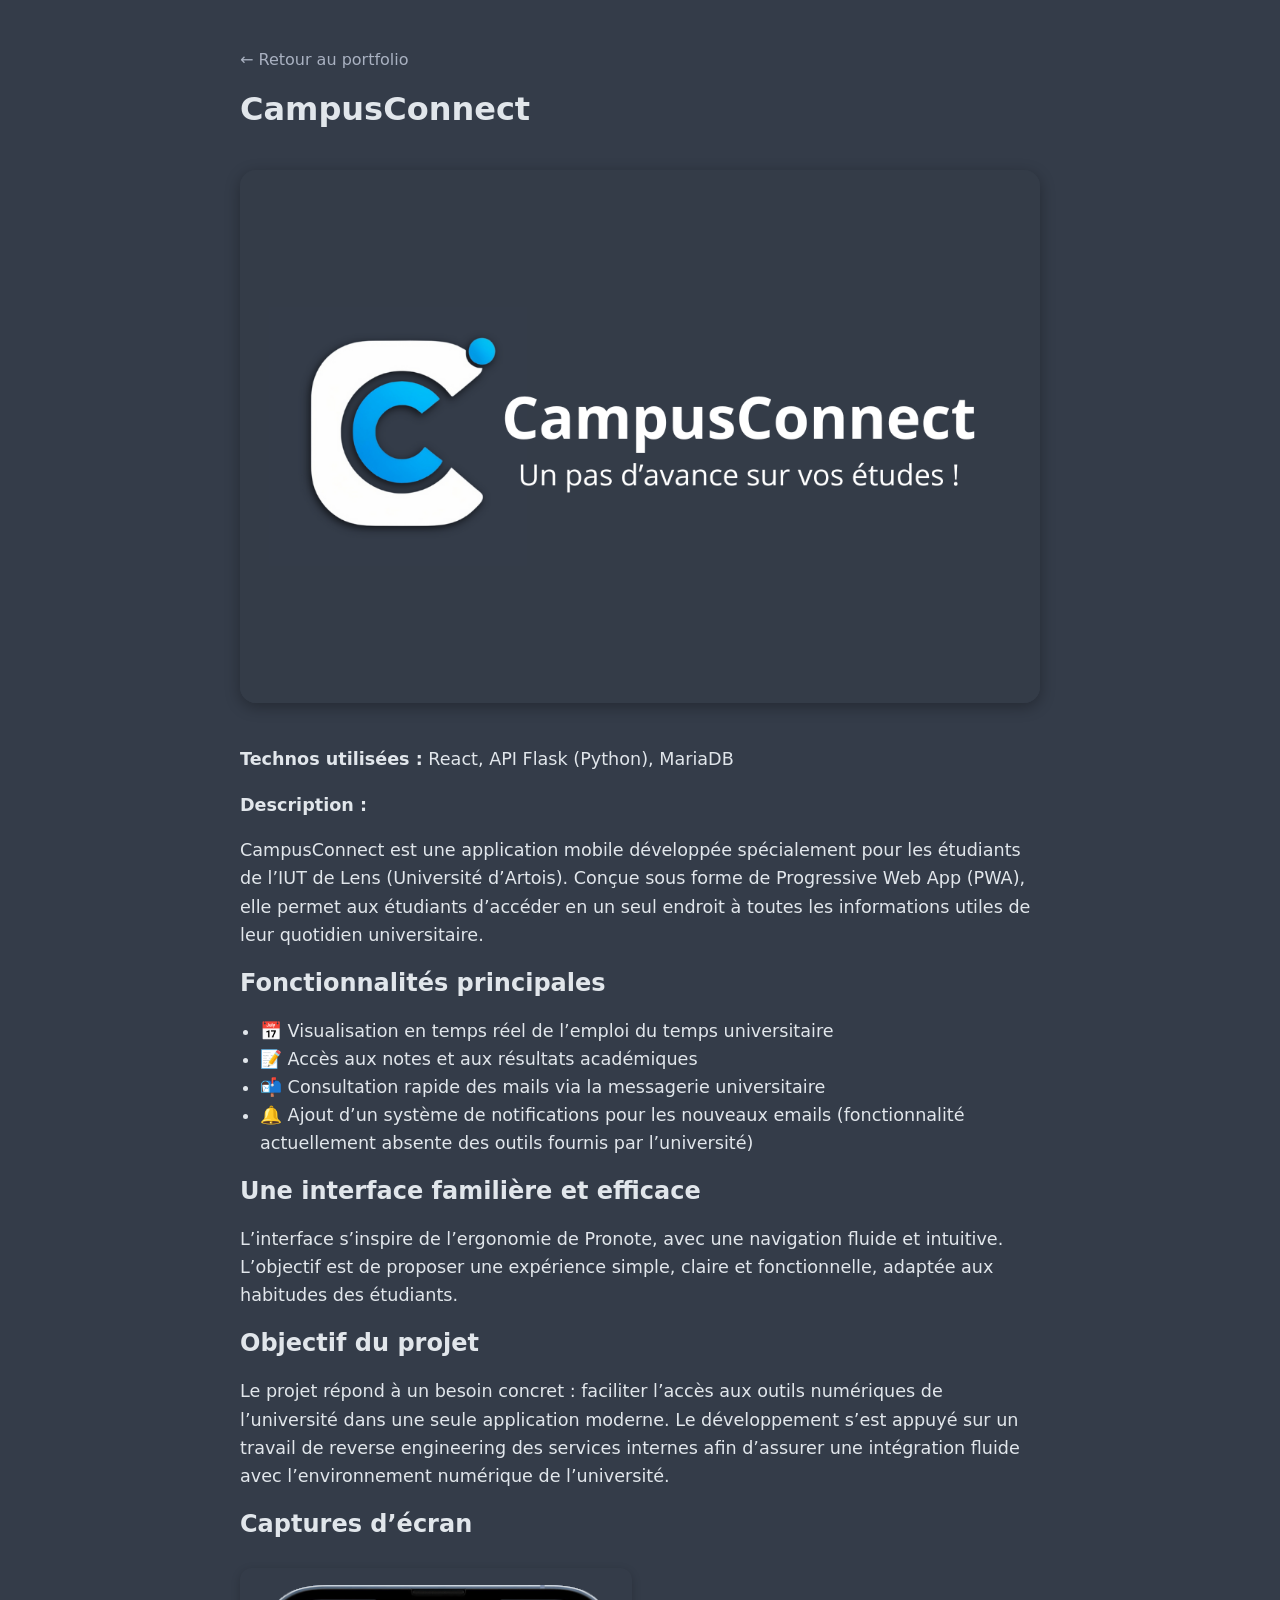
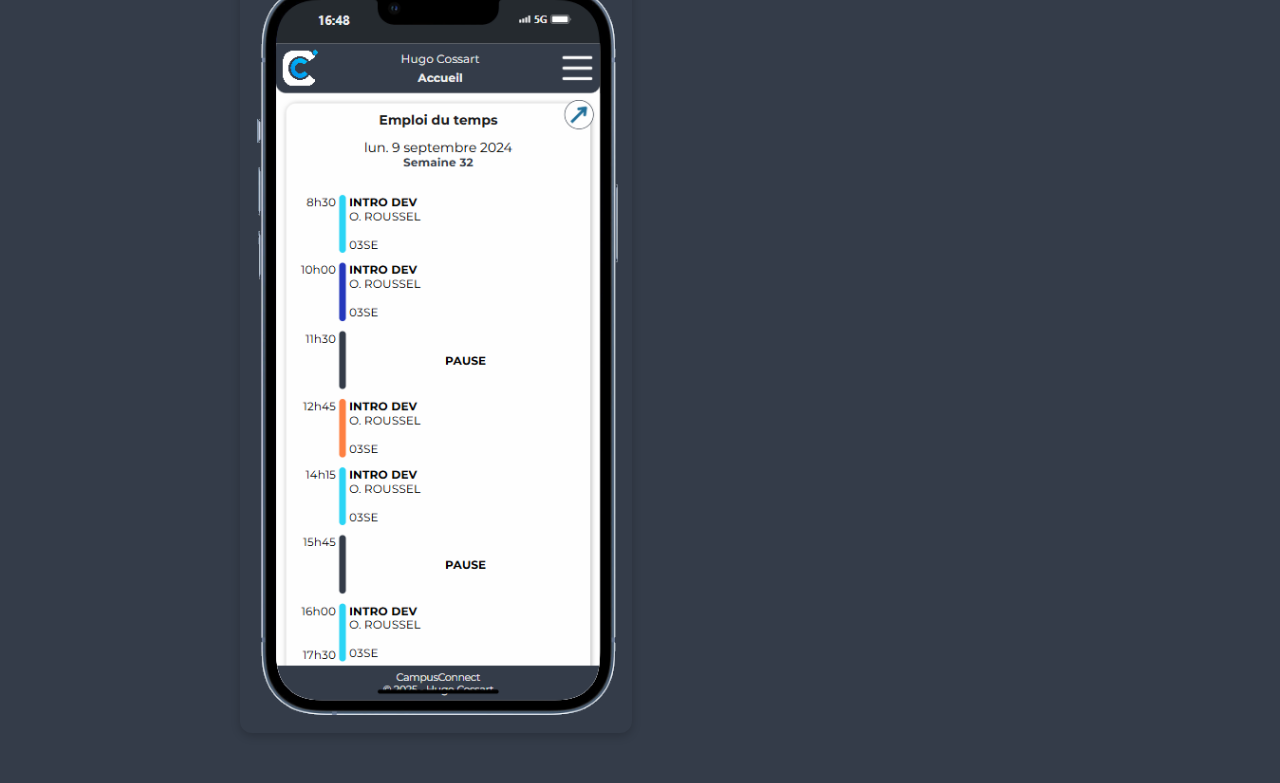
==== projets/campusconnect/index.html @ 7ba48442 "Initial commit" ====
<!DOCTYPE html>
<html lang="fr">
<head>
    <meta charset="UTF-8" />
    <meta name="viewport" content="width=device-width, initial-scale=1" />
    <title>CampusConnect – Hugo Cossart</title>
    <style>
        body {
            font-family: system-ui, sans-serif;
            background: #343C49;
            color: #E1E6EB;
            margin: 0;
            padding: 20px;
        }

        a {
            color: #73A1FF;
            text-decoration: none;
        }

        a:hover {
            text-decoration: underline;
        }

        .container {
            max-width: 800px;
            margin: auto;
        }

        h1, h2 {
            color: #E1E6EB;
        }

        p {
            font-size: 1.1em;
            line-height: 1.6;
        }

        .back-link {
            margin-top: 30px;
            display: block;
            color: #A9B1C1;
        }

        .main-image {
            max-width: 100%;
            height: auto;
            border-radius: 16px;
            margin: 20px 0;
            box-shadow: 0 4px 15px rgba(0, 0, 0, 0.3);
        }

        .screenshots {
            display: flex;
            flex-wrap: wrap;
            gap: 15px;
            margin: 30px 0;
        }

        .screenshots img {
            width: calc(50% - 8px);
            border-radius: 12px;
            box-shadow: 0 3px 10px rgba(0, 0, 0, 0.2);
        }

        @media (max-width: 600px) {
            .screenshots img {
                width: 100%;
            }
        }

        ul {
            font-size: 1.1em;
            line-height: 1.6;
            padding-left: 20px;
        }
    </style>
</head>
<body>
<div class="container">
    <a href="/" class="back-link">← Retour au portfolio</a>
    <h1>CampusConnect</h1>
    <img src="./images/illustration.png" alt="Illustration de l'application CampusConnect" class="main-image">

    <p><strong>Technos utilisées :</strong> React, API Flask (Python), MariaDB</p>

    <p><strong>Description :</strong></p>
    <p>
        CampusConnect est une application mobile développée spécialement pour les étudiants de l’IUT de Lens
        (Université d’Artois). Conçue sous forme de Progressive Web App (PWA), elle permet aux étudiants d’accéder en
        un seul endroit à toutes les informations utiles de leur quotidien universitaire.
    </p>

    <h2>Fonctionnalités principales</h2>
    <ul>
        <li>📅 Visualisation en temps réel de l’emploi du temps universitaire</li>
        <li>📝 Accès aux notes et aux résultats académiques</li>
        <li>📬 Consultation rapide des mails via la messagerie universitaire</li>
        <li>🔔 Ajout d’un système de notifications pour les nouveaux emails (fonctionnalité actuellement absente des outils fournis par l’université)</li>
    </ul>

    <h2>Une interface familière et efficace</h2>
    <p>
        L’interface s’inspire de l’ergonomie de Pronote, avec une navigation fluide et intuitive. L’objectif est de
        proposer une expérience simple, claire et fonctionnelle, adaptée aux habitudes des étudiants.
    </p>

    <h2>Objectif du projet</h2>
    <p>
        Le projet répond à un besoin concret : faciliter l’accès aux outils numériques de l’université dans une seule
        application moderne. Le développement s’est appuyé sur un travail de reverse engineering des services internes
        afin d’assurer une intégration fluide avec l’environnement numérique de l’université.
    </p>

    <h2>Captures d’écran</h2>
    <div class="screenshots">
        <img src="./images/screenshot1.png" alt="Capture d’écran 1 de l’application">
    </div>
</div>
</body>
</html>
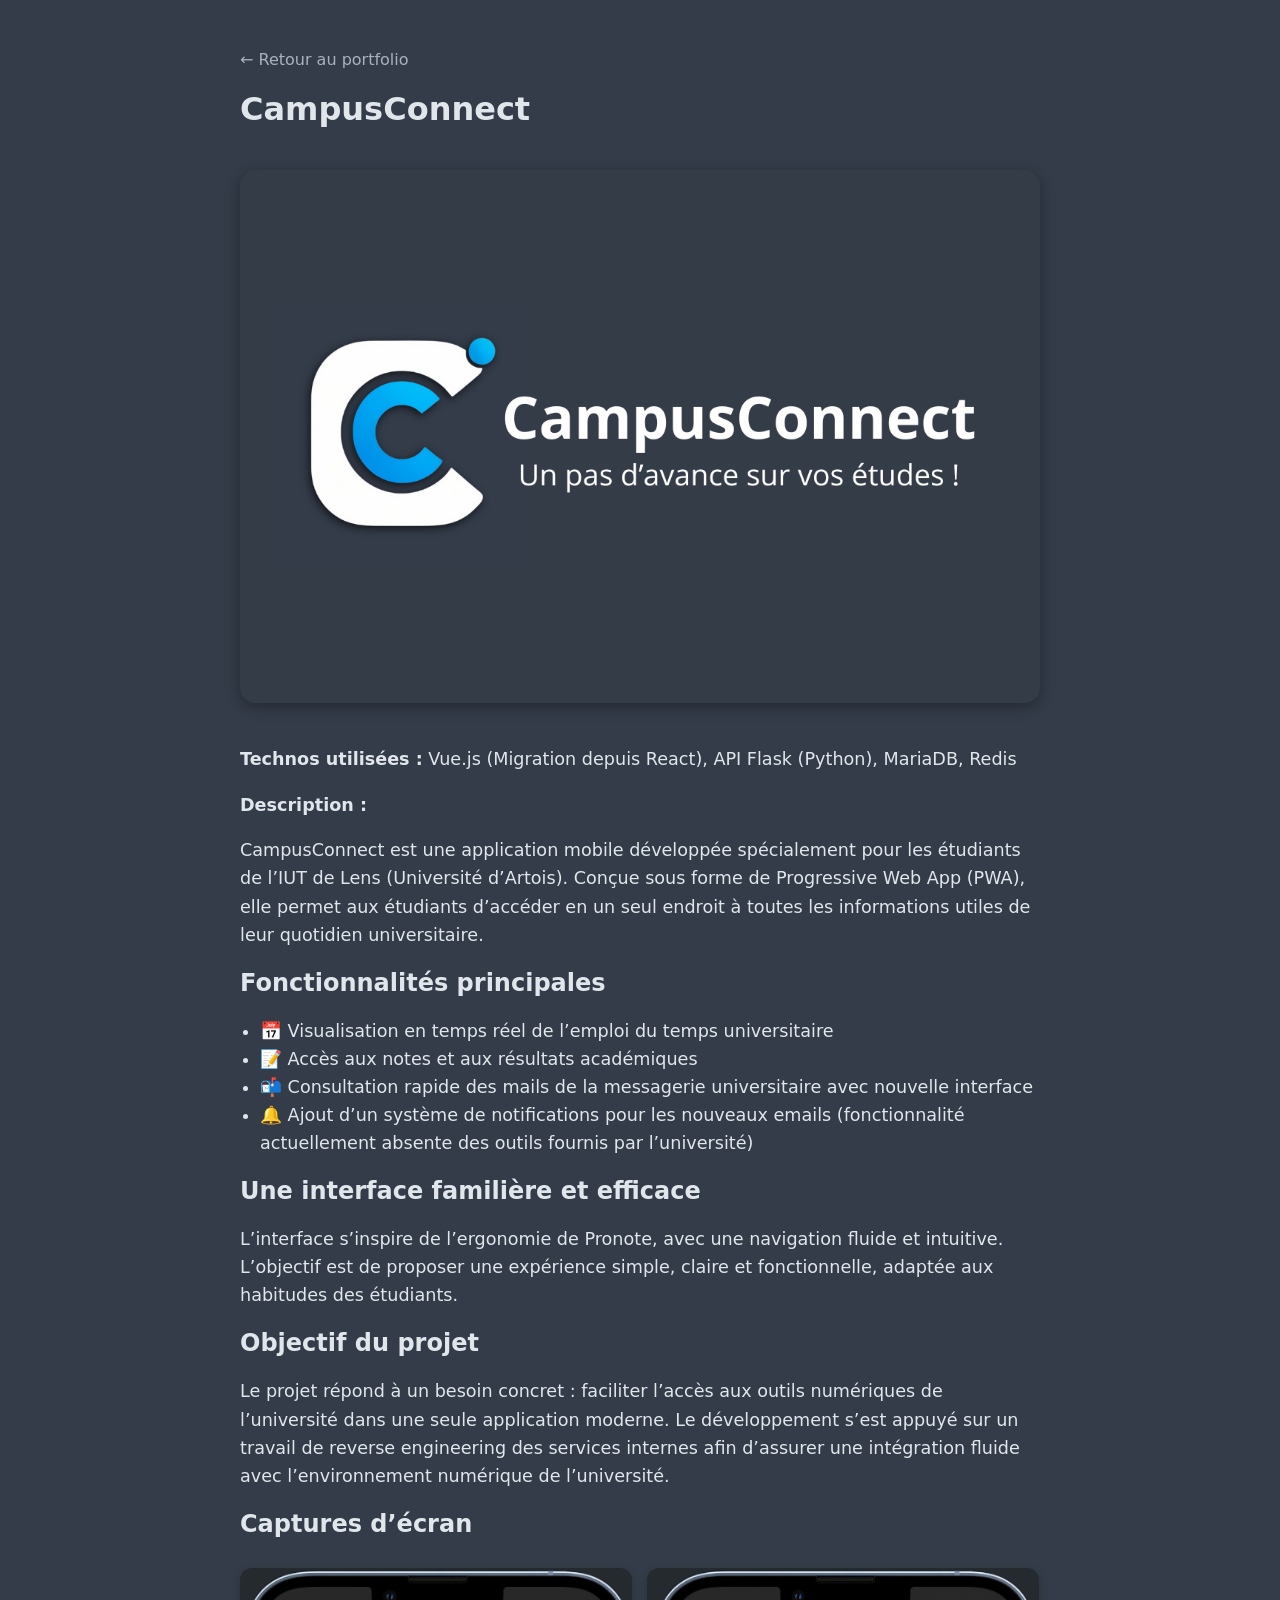
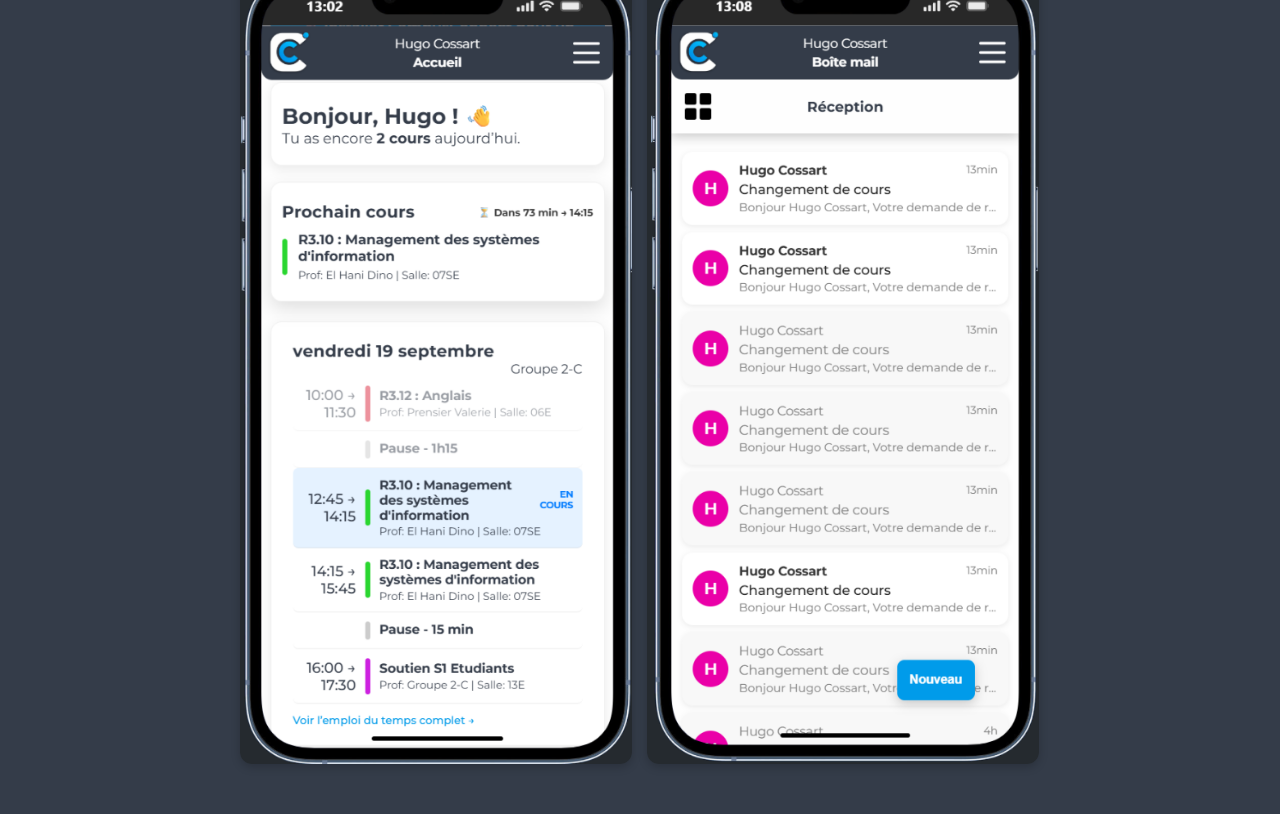
==== commit 7442ccd6: "Rajout du CV + Modification des screenshots" ====
--- a/projets/campusconnect/index.html
+++ b/projets/campusconnect/index.html
@@ -82,7 +82,7 @@
     <h1>CampusConnect</h1>
     <img src="./images/illustration.png" alt="Illustration de l'application CampusConnect" class="main-image">
 
-    <p><strong>Technos utilisées :</strong> React, API Flask (Python), MariaDB</p>
+    <p><strong>Technos utilisées :</strong> Vue.js (Migration depuis React), API Flask (Python), MariaDB, Redis</p>
 
     <p><strong>Description :</strong></p>
     <p>
@@ -95,7 +95,7 @@
     <ul>
         <li>📅 Visualisation en temps réel de l’emploi du temps universitaire</li>
         <li>📝 Accès aux notes et aux résultats académiques</li>
-        <li>📬 Consultation rapide des mails via la messagerie universitaire</li>
+        <li>📬 Consultation rapide des mails de la messagerie universitaire avec nouvelle interface</li>
         <li>🔔 Ajout d’un système de notifications pour les nouveaux emails (fonctionnalité actuellement absente des outils fournis par l’université)</li>
     </ul>
 
@@ -115,6 +115,7 @@
     <h2>Captures d’écran</h2>
     <div class="screenshots">
         <img src="./images/screenshot1.png" alt="Capture d’écran 1 de l’application">
+        <img src="./images/screenshot2.png" alt="Capture d’écran 2 de l’application">
     </div>
 </div>
 </body>
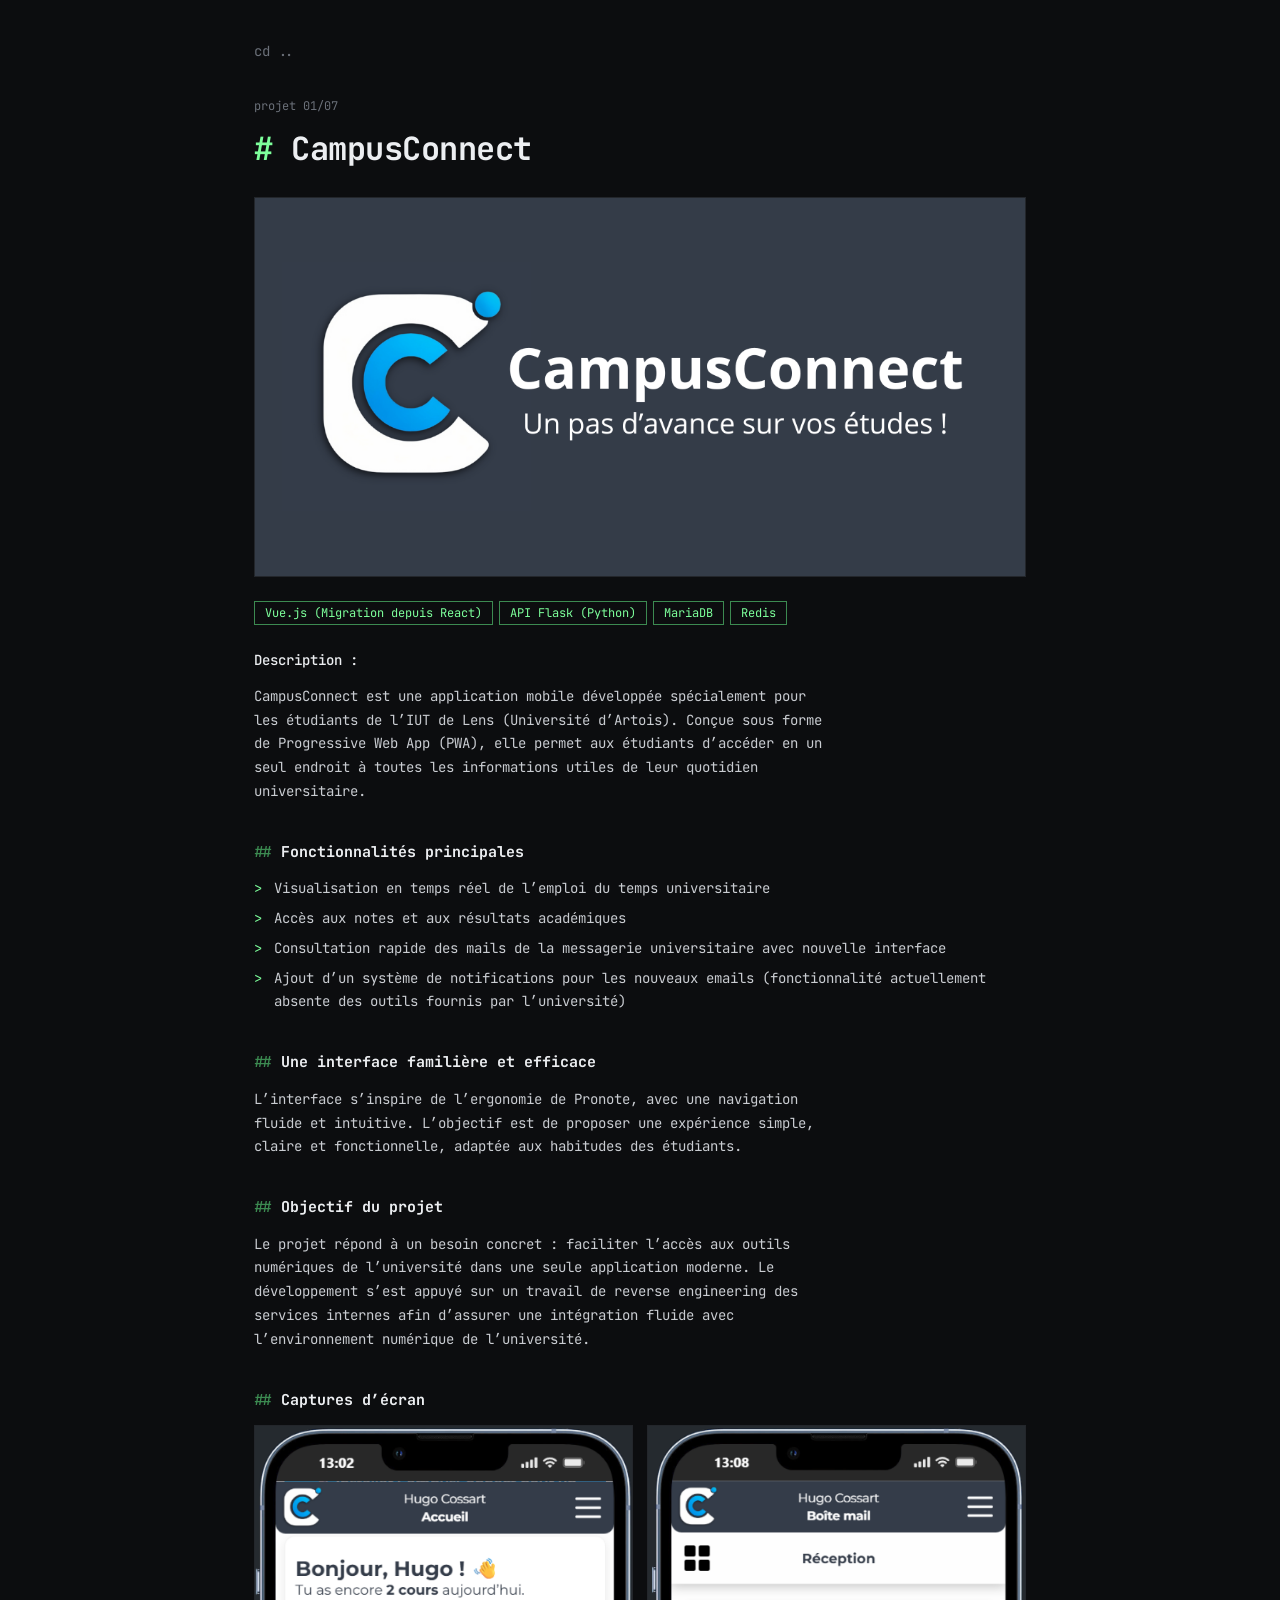
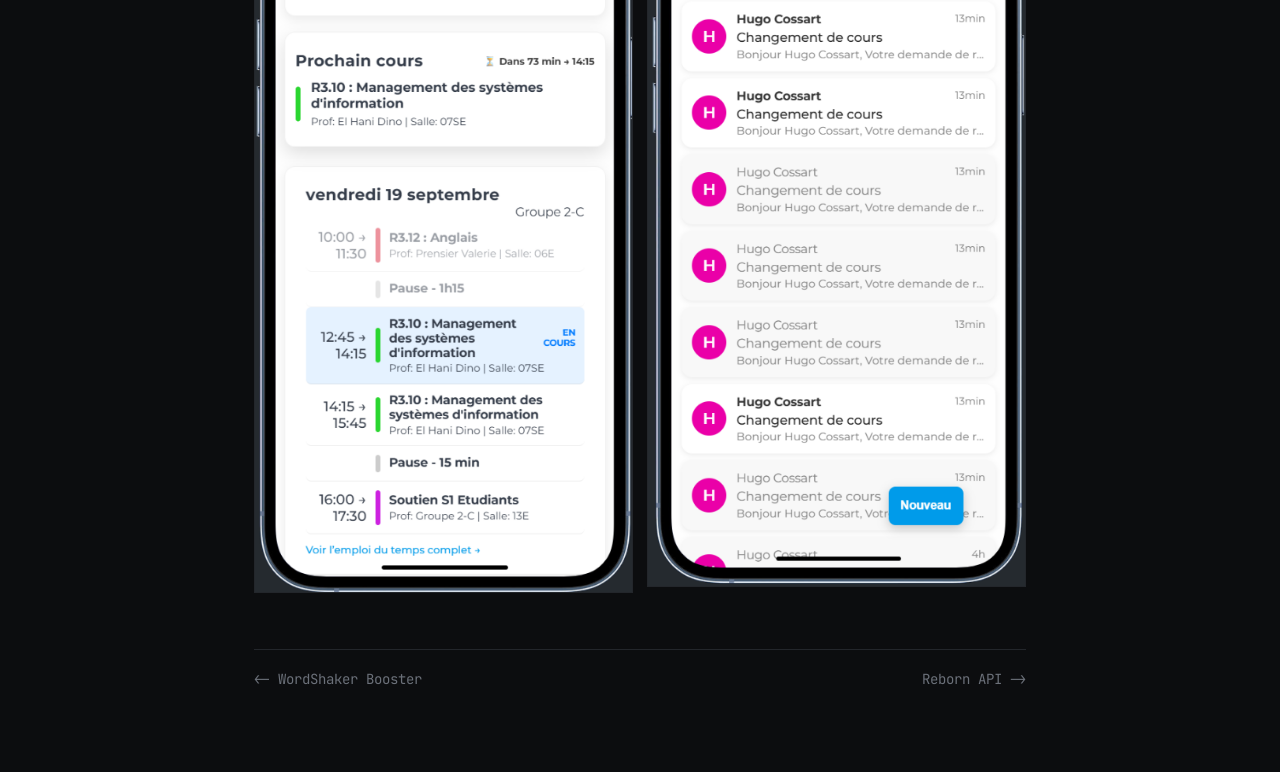
==== commit 05c8b335: "Refonte du portfolio : thème terminal, pages projet" ====
--- a/projets/campusconnect/index.html
+++ b/projets/campusconnect/index.html
@@ -3,86 +3,18 @@
 <head>
     <meta charset="UTF-8" />
     <meta name="viewport" content="width=device-width, initial-scale=1" />
-    <title>CampusConnect – Hugo Cossart</title>
-    <style>
-        body {
-            font-family: system-ui, sans-serif;
-            background: #343C49;
-            color: #E1E6EB;
-            margin: 0;
-            padding: 20px;
-        }
-
-        a {
-            color: #73A1FF;
-            text-decoration: none;
-        }
-
-        a:hover {
-            text-decoration: underline;
-        }
-
-        .container {
-            max-width: 800px;
-            margin: auto;
-        }
-
-        h1, h2 {
-            color: #E1E6EB;
-        }
-
-        p {
-            font-size: 1.1em;
-            line-height: 1.6;
-        }
-
-        .back-link {
-            margin-top: 30px;
-            display: block;
-            color: #A9B1C1;
-        }
-
-        .main-image {
-            max-width: 100%;
-            height: auto;
-            border-radius: 16px;
-            margin: 20px 0;
-            box-shadow: 0 4px 15px rgba(0, 0, 0, 0.3);
-        }
-
-        .screenshots {
-            display: flex;
-            flex-wrap: wrap;
-            gap: 15px;
-            margin: 30px 0;
-        }
-
-        .screenshots img {
-            width: calc(50% - 8px);
-            border-radius: 12px;
-            box-shadow: 0 3px 10px rgba(0, 0, 0, 0.2);
-        }
-
-        @media (max-width: 600px) {
-            .screenshots img {
-                width: 100%;
-            }
-        }
-
-        ul {
-            font-size: 1.1em;
-            line-height: 1.6;
-            padding-left: 20px;
-        }
-    </style>
+    <title>CampusConnect - Hugo Cossart</title>
+    <link href="https://fonts.googleapis.com/css2?family=JetBrains+Mono:wght@400;500;700&display=swap" rel="stylesheet">
+    <link rel="stylesheet" href="../../static/style.css">
 </head>
 <body>
-<div class="container">
-    <a href="/" class="back-link">← Retour au portfolio</a>
+<div class="detail-container">
+    <a href="/" class="back-link">cd ..</a>
+    <div class="idx">projet 01/07</div>
     <h1>CampusConnect</h1>
     <img src="./images/illustration.png" alt="Illustration de l'application CampusConnect" class="main-image">
 
-    <p><strong>Technos utilisées :</strong> Vue.js (Migration depuis React), API Flask (Python), MariaDB, Redis</p>
+    <div class="tags big"><span>Vue.js (Migration depuis React)</span><span>API Flask (Python)</span><span>MariaDB</span><span>Redis</span></div>
 
     <p><strong>Description :</strong></p>
     <p>
@@ -93,10 +25,10 @@
 
     <h2>Fonctionnalités principales</h2>
     <ul>
-        <li>📅 Visualisation en temps réel de l’emploi du temps universitaire</li>
-        <li>📝 Accès aux notes et aux résultats académiques</li>
-        <li>📬 Consultation rapide des mails de la messagerie universitaire avec nouvelle interface</li>
-        <li>🔔 Ajout d’un système de notifications pour les nouveaux emails (fonctionnalité actuellement absente des outils fournis par l’université)</li>
+        <li>Visualisation en temps réel de l’emploi du temps universitaire</li>
+        <li>Accès aux notes et aux résultats académiques</li>
+        <li>Consultation rapide des mails de la messagerie universitaire avec nouvelle interface</li>
+        <li>Ajout d’un système de notifications pour les nouveaux emails (fonctionnalité actuellement absente des outils fournis par l’université)</li>
     </ul>
 
     <h2>Une interface familière et efficace</h2>
@@ -117,6 +49,10 @@
         <img src="./images/screenshot1.png" alt="Capture d’écran 1 de l’application">
         <img src="./images/screenshot2.png" alt="Capture d’écran 2 de l’application">
     </div>
+    <nav class="pager">
+        <a href="../wordshakerbooster/">&lt;- WordShaker Booster</a>
+        <a href="../rebornapi/">Reborn API -&gt;</a>
+    </nav>
 </div>
 </body>
 </html>
--- a/static/style.css
+++ b/static/style.css
@@ -0,0 +1,152 @@
+:root {
+    --bg: #0c0d0f;
+    --bg-2: #131518;
+    --line: #23262b;
+    --fg: #c9ccd1;
+    --dim: #6b7079;
+    --bright: #eceef1;
+    --acc: #7dff9b;
+    --acc-dim: #3c8a51;
+    --warn: #ffb454;
+    --mono: "JetBrains Mono", "Cascadia Mono", Consolas, monospace;
+}
+
+* { box-sizing: border-box; margin: 0; padding: 0; }
+
+html { scroll-behavior: smooth; }
+
+body {
+    background: var(--bg);
+    color: var(--fg);
+    font-family: var(--mono);
+    font-size: 14px;
+    line-height: 1.7;
+    -webkit-font-smoothing: antialiased;
+}
+
+::selection { background: var(--acc); color: #000; }
+
+a { color: inherit; text-decoration: none; }
+
+.wrap { max-width: 920px; margin: 0 auto; padding: 0 24px; }
+
+/* ---------- barre du haut ---------- */
+.topbar {
+    position: sticky; top: 0; z-index: 10;
+    background: rgba(12, 13, 15, .92);
+    border-bottom: 1px solid var(--line);
+}
+.topbar .wrap { display: flex; justify-content: space-between; align-items: center; height: 44px; }
+.topbar .path { color: var(--dim); }
+.topbar .path b { color: var(--acc); font-weight: 500; }
+.topbar nav a { margin-left: 22px; color: var(--dim); transition: color .15s; }
+.topbar nav a:hover { color: var(--acc); }
+.topbar nav a::before { content: "./"; color: var(--acc-dim); }
+
+/* ---------- hero ---------- */
+.hero { padding: 72px 0 56px; }
+.prompt { color: var(--dim); }
+.prompt .u { color: var(--acc); }
+.prompt .c { color: var(--bright); }
+
+.hero-grid { display: grid; grid-template-columns: 1fr 170px; gap: 40px; align-items: start; margin-top: 18px; }
+.hero h1 { font-size: 40px; line-height: 1.15; color: var(--bright); font-weight: 700; letter-spacing: -1px; }
+.hero h1 .cursor {
+    display: inline-block; width: .55em; height: .9em; margin-left: 6px;
+    background: var(--acc); vertical-align: -.08em;
+    animation: blink 1.1s steps(1) infinite;
+}
+@keyframes blink { 50% { opacity: 0; } }
+
+.hero .lead { margin-top: 20px; max-width: 58ch; }
+.hero .lead em { color: var(--acc); font-style: normal; }
+
+.avatar { width: 170px; height: 170px; object-fit: cover; border: 1px solid var(--line); filter: grayscale(1) contrast(1.05); }
+.avatar-wrap { position: relative; }
+.avatar-wrap::after { content: "uid=1000(hugo)"; display: block; margin-top: 8px; color: var(--dim); font-size: 11px; }
+
+.status { margin-top: 28px; display: flex; flex-wrap: wrap; gap: 8px 22px; color: var(--dim); font-size: 13px; }
+.status span::before { content: "["; color: var(--acc-dim); margin-right: 4px; }
+.status span::after { content: "]"; color: var(--acc-dim); margin-left: 4px; }
+.status b { color: var(--fg); font-weight: 500; }
+
+.actions { margin-top: 28px; display: flex; flex-wrap: wrap; gap: 12px; }
+.btn {
+    padding: 8px 16px; border: 1px solid var(--line); color: var(--bright);
+    transition: border-color .15s, color .15s, background .15s;
+}
+.btn:hover { border-color: var(--acc); color: var(--acc); }
+.btn.primary { background: var(--acc); color: #000; border-color: var(--acc); font-weight: 700; }
+.btn.primary:hover { background: transparent; color: var(--acc); }
+
+/* ---------- sections ---------- */
+section { padding: 44px 0; border-top: 1px solid var(--line); }
+.sec-head { display: flex; align-items: baseline; gap: 12px; margin-bottom: 28px; }
+.sec-head h2 { font-size: 15px; font-weight: 500; color: var(--bright); }
+.sec-head h2::before { content: "$ "; color: var(--acc); }
+.sec-head .hint { color: var(--dim); font-size: 12px; }
+
+/* projets */
+.projects { border: 1px solid var(--line); }
+.proj {
+    display: grid; grid-template-columns: 44px 1fr; gap: 18px;
+    padding: 18px 20px; border-bottom: 1px solid var(--line);
+    transition: background .15s;
+}
+.proj:last-child { border-bottom: 0; }
+.proj:hover { background: var(--bg-2); }
+.proj .n { color: var(--dim); }
+.proj h3 { font-size: 15px; color: var(--bright); font-weight: 700; }
+.proj:hover h3 { color: var(--acc); }
+.proj h3::after { content: " ->"; color: var(--acc-dim); opacity: 0; transition: opacity .15s; }
+.proj:hover h3::after { opacity: 1; }
+.proj p { color: var(--fg); margin: 2px 0 8px; max-width: 70ch; }
+.tags { display: flex; flex-wrap: wrap; gap: 6px; }
+.tags span { font-size: 11px; color: var(--dim); border: 1px solid var(--line); padding: 0 8px; }
+
+/* contact */
+.contact p { margin-bottom: 18px; }
+.site-footer { margin-top: 48px; padding-top: 18px; border-top: 1px solid var(--line); color: var(--dim); font-size: 12px; display: flex; justify-content: space-between; flex-wrap: wrap; gap: 8px; }
+
+/* ---------- pages projet ---------- */
+.detail-container { max-width: 820px; margin: 0 auto; padding: 40px 24px 80px; }
+.back-link { color: var(--dim); display: inline-block; margin-bottom: 32px; }
+.back-link:hover { color: var(--acc); }
+.detail-container h1 { font-size: 32px; color: var(--bright); letter-spacing: -.5px; margin-bottom: 20px; }
+.detail-container h1::before { content: "# "; color: var(--acc); }
+.detail-container h2 { font-size: 15px; color: var(--bright); margin: 36px 0 12px; font-weight: 700; }
+.detail-container h2::before { content: "## "; color: var(--acc-dim); }
+.detail-container p { margin-bottom: 12px; max-width: 72ch; }
+.detail-container strong { color: var(--bright); font-weight: 500; }
+.detail-container ul { list-style: none; }
+.detail-container li { position: relative; padding-left: 20px; margin-bottom: 6px; }
+.detail-container li::before { content: ">"; position: absolute; left: 0; color: var(--acc); }
+.main-image { width: 100%; max-height: 380px; object-fit: cover; border: 1px solid var(--line); margin-bottom: 24px; display: block; }
+.tech-line { padding: 10px 14px; border: 1px solid var(--line); border-left: 2px solid var(--acc); background: var(--bg-2); max-width: none !important; }
+.screenshots { display: grid; grid-template-columns: repeat(auto-fit, minmax(240px, 1fr)); gap: 14px; }
+.screenshots img, .screenshots video { width: 100%; border: 1px solid var(--line); display: block; }
+
+/* ---------- mobile ---------- */
+@media (max-width: 680px) {
+    .hero { padding-top: 44px; }
+    .hero-grid { grid-template-columns: 1fr; }
+    .avatar-wrap { order: -1; }
+    .avatar { width: 110px; height: 110px; }
+    .hero h1 { font-size: 30px; }
+
+
+    .proj { grid-template-columns: 1fr; gap: 4px; }
+    .topbar nav a { margin-left: 14px; }
+}
+
+@media (prefers-reduced-motion: reduce) {
+    .cursor { animation: none !important; }
+    html { scroll-behavior: auto; }
+}
+
+/* pages projet: compléments */
+.idx { color: var(--dim); font-size: 12px; margin-bottom: 6px; }
+.tags.big { margin: 0 0 24px; }
+.tags.big span { font-size: 12px; color: var(--acc); border-color: var(--acc-dim); padding: 1px 10px; }
+.pager { margin-top: 56px; padding-top: 18px; border-top: 1px solid var(--line); display: flex; justify-content: space-between; gap: 16px; flex-wrap: wrap; color: var(--dim); }
+.pager a:hover { color: var(--acc); }
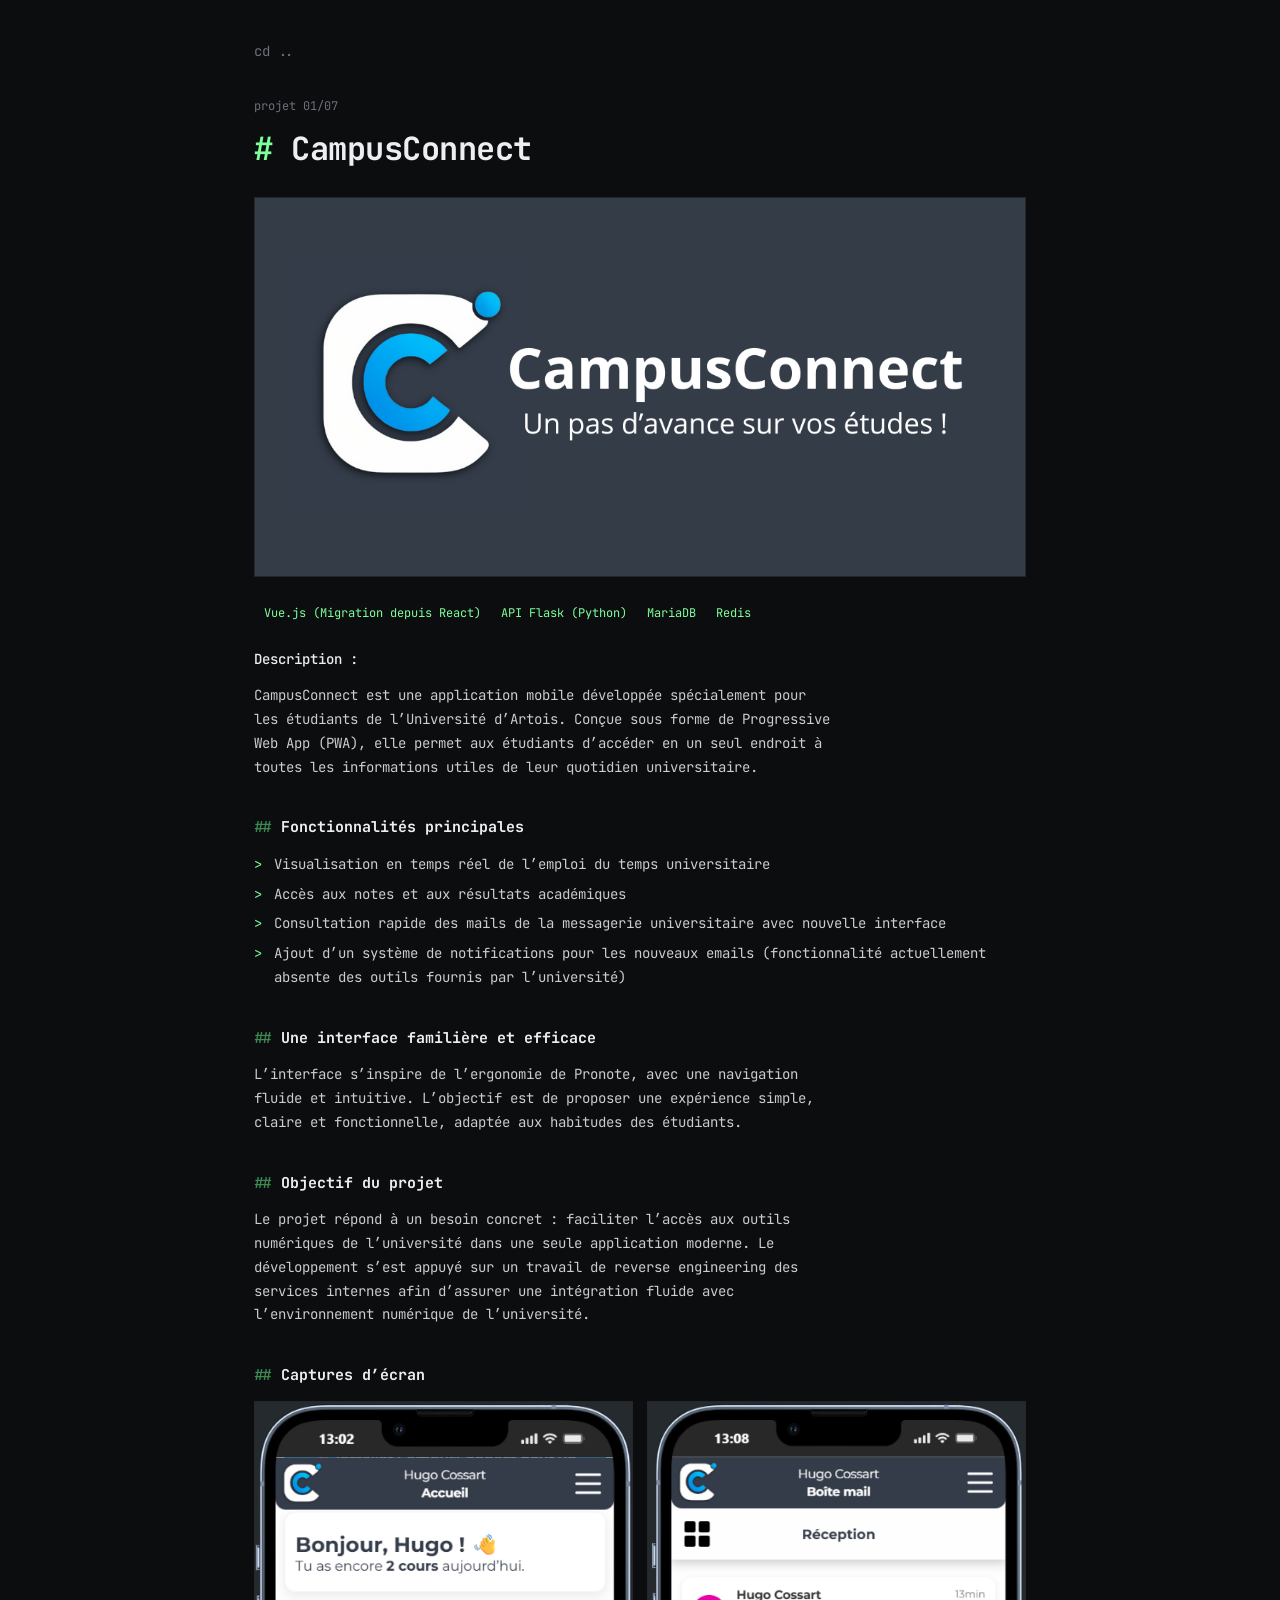
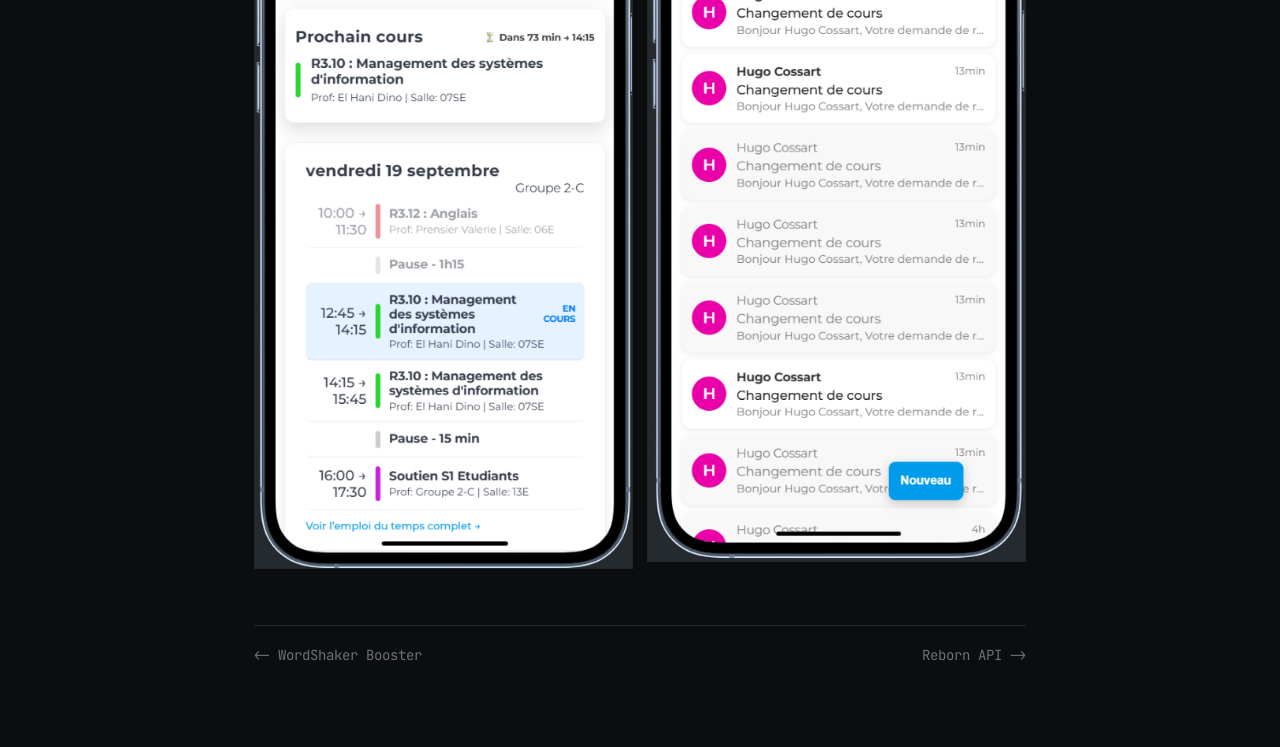
==== commit 10f7f461: "Portfolio : tous les projets en cartes, mention véhiculé" ====
--- a/projets/campusconnect/index.html
+++ b/projets/campusconnect/index.html
@@ -18,8 +18,8 @@
 
     <p><strong>Description :</strong></p>
     <p>
-        CampusConnect est une application mobile développée spécialement pour les étudiants de l’IUT de Lens
-        (Université d’Artois). Conçue sous forme de Progressive Web App (PWA), elle permet aux étudiants d’accéder en
+        CampusConnect est une application mobile développée spécialement pour les étudiants de l’Université d’Artois.
+        Conçue sous forme de Progressive Web App (PWA), elle permet aux étudiants d’accéder en
         un seul endroit à toutes les informations utiles de leur quotidien universitaire.
     </p>
 
--- a/static/style.css
+++ b/static/style.css
@@ -8,6 +8,7 @@
     --acc: #7dff9b;
     --acc-dim: #3c8a51;
     --warn: #ffb454;
+    --cy: #6cc7ff;
     --mono: "JetBrains Mono", "Cascadia Mono", Consolas, monospace;
 }
 
@@ -86,24 +87,6 @@
 .sec-head h2::before { content: "$ "; color: var(--acc); }
 .sec-head .hint { color: var(--dim); font-size: 12px; }
 
-/* projets */
-.projects { border: 1px solid var(--line); }
-.proj {
-    display: grid; grid-template-columns: 44px 1fr; gap: 18px;
-    padding: 18px 20px; border-bottom: 1px solid var(--line);
-    transition: background .15s;
-}
-.proj:last-child { border-bottom: 0; }
-.proj:hover { background: var(--bg-2); }
-.proj .n { color: var(--dim); }
-.proj h3 { font-size: 15px; color: var(--bright); font-weight: 700; }
-.proj:hover h3 { color: var(--acc); }
-.proj h3::after { content: " ->"; color: var(--acc-dim); opacity: 0; transition: opacity .15s; }
-.proj:hover h3::after { opacity: 1; }
-.proj p { color: var(--fg); margin: 2px 0 8px; max-width: 70ch; }
-.tags { display: flex; flex-wrap: wrap; gap: 6px; }
-.tags span { font-size: 11px; color: var(--dim); border: 1px solid var(--line); padding: 0 8px; }
-
 /* contact */
 .contact p { margin-bottom: 18px; }
 .site-footer { margin-top: 48px; padding-top: 18px; border-top: 1px solid var(--line); color: var(--dim); font-size: 12px; display: flex; justify-content: space-between; flex-wrap: wrap; gap: 8px; }
@@ -150,3 +133,28 @@
 .tags.big span { font-size: 12px; color: var(--acc); border-color: var(--acc-dim); padding: 1px 10px; }
 .pager { margin-top: 56px; padding-top: 18px; border-top: 1px solid var(--line); display: flex; justify-content: space-between; gap: 16px; flex-wrap: wrap; color: var(--dim); }
 .pager a:hover { color: var(--acc); }
+
+/* projets: rythme varié */
+.kind { font-size: 11px; text-transform: uppercase; letter-spacing: .08em; }
+.kind.rev { color: var(--warn); }
+.kind.hw { color: var(--cy); }
+.kind.tool { color: var(--dim); }
+.stk { color: var(--dim); font-size: 12px; }
+
+.feat { display: grid; grid-template-columns: 1fr 1fr; gap: 20px; }
+.feat .card:last-child { grid-column: 1 / -1; flex-direction: row; }
+.feat .card:last-child .thumb { width: 260px; height: auto; border-bottom: 0; border-right: 1px solid var(--line); flex-shrink: 0; }
+.card { border: 1px solid var(--line); background: var(--bg-2); display: flex; flex-direction: column; transition: border-color .15s, transform .15s; }
+.card:hover { border-color: var(--acc); transform: translateY(-2px); }
+.card .thumb { height: 160px; background: #e9eaec; display: flex; align-items: center; justify-content: center; border-bottom: 1px solid var(--line); overflow: hidden; }
+.card .thumb img { max-width: 70%; max-height: 70%; object-fit: contain; }
+.card .body { padding: 18px 20px 20px; display: flex; flex-direction: column; gap: 8px; flex: 1; }
+.card h3 { font-size: 20px; color: var(--bright); letter-spacing: -.3px; }
+.card:hover h3 { color: var(--acc); }
+.card p { color: var(--fg); flex: 1; }
+
+@media (max-width: 760px) {
+    .feat { grid-template-columns: 1fr; }
+    .feat .card:last-child { flex-direction: column; }
+    .feat .card:last-child .thumb { width: auto; height: 160px; border-right: 0; border-bottom: 1px solid var(--line); }
+}
